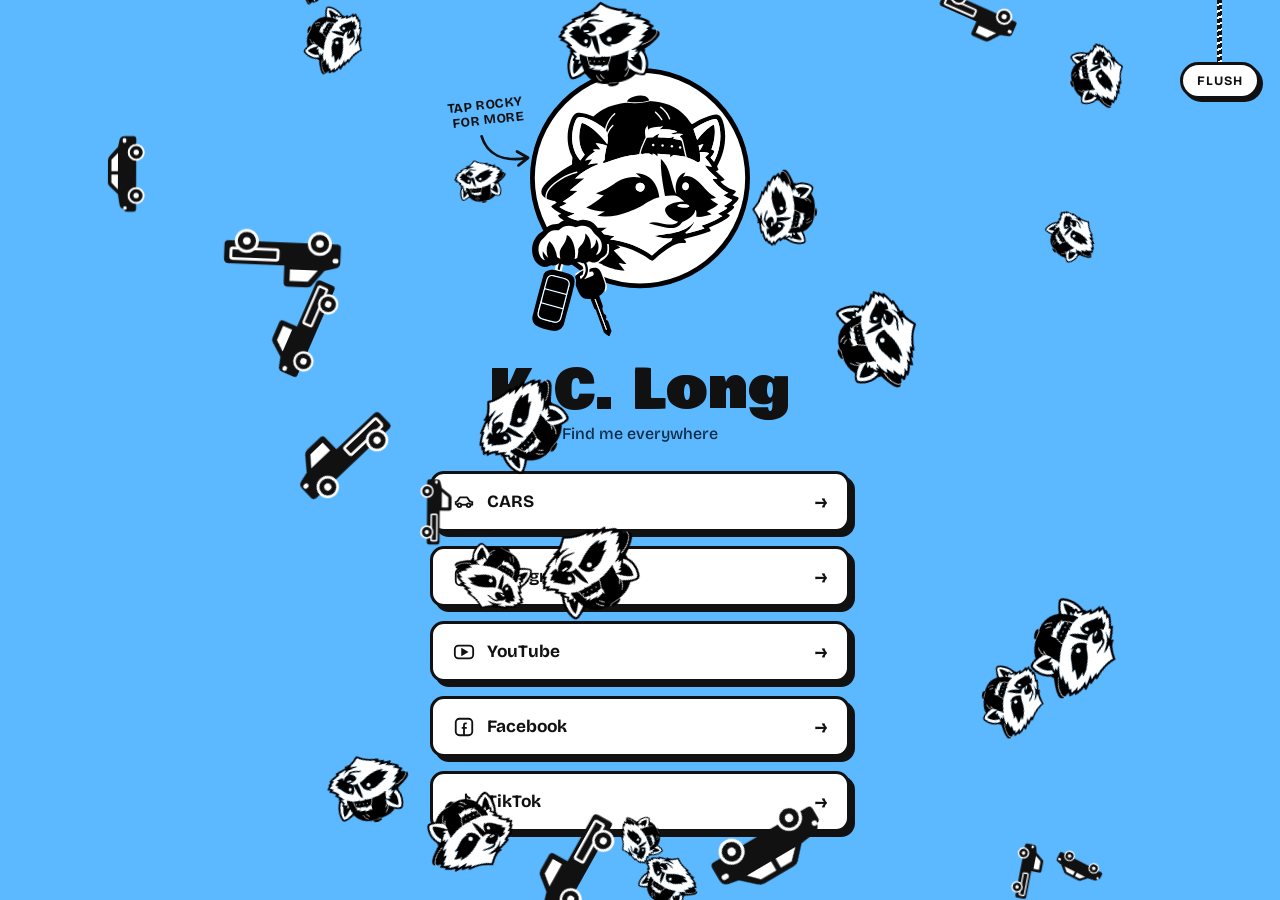
==== index.html @ 7bdd3aaa "Add files via upload" ====
<!doctype html>
<html lang="en">
<head>
  <meta charset="utf-8">
  <meta name="viewport" content="width=device-width, initial-scale=1, viewport-fit=cover">
  <title>K.C. Long</title>
  <meta name="description" content="K.C. Long: cars, Instagram, YouTube, Facebook and TikTok, all in one place.">
  <meta name="theme-color" content="#5cb8ff">
  <meta property="og:title" content="K.C. Long">
  <meta property="og:description" content="Cars, Instagram, YouTube, Facebook and TikTok, all in one place.">
  <meta property="og:type" content="website">
  <link rel="icon" href="assets/rocky-head.svg" type="image/svg+xml">
  <link rel="preconnect" href="https://fonts.googleapis.com">
  <link rel="preconnect" href="https://fonts.gstatic.com" crossorigin>
  <link rel="stylesheet" href="https://fonts.googleapis.com/css2?family=Bowlby+One&family=Bricolage+Grotesque:opsz,wght@12..96,500;12..96,700&display=swap">
  <link rel="stylesheet" href="css/style.css">
  <script src="js/main.js" defer></script>
</head>
<body>
<div class="wrap">
  <div class="logo-wrap">
    <button class="logo-btn" id="logoBtn" type="button" aria-label="Drop more Rockys">
      <img class="logo" src="assets/rocky-logo.svg" width="220" height="268" alt="Rocky logo" draggable="false">
    </button>
    <div class="hint" id="hint" aria-hidden="true">
      <span id="hintText">Tap Rocky<br>for more</span>
      <svg viewBox="0 0 60 44" fill="none" stroke="currentColor" stroke-width="3" stroke-linecap="round" stroke-linejoin="round">
        <path d="M6 6 C 10 26, 26 36, 52 34"/>
        <path d="M42 26 L 53 34 L 42 41"/>
      </svg>
    </div>
  </div>
  <div class="who">
    <h1>K.C. Long</h1>
    <p class="tag">Find me everywhere</p>
  </div>
  <nav>
    <a href="https://skylinedecatur.com/" target="_blank" rel="noopener">
      <svg viewBox="0 0 24 24" fill="none" stroke="currentColor" stroke-width="2" stroke-linejoin="round"><path d="M3 15v-3l2-1 2.5-4h8L18 11l3 1v3h-2"/><path d="M9 15h6"/><path d="M3 15h2"/><circle cx="7" cy="15.5" r="2"/><circle cx="17" cy="15.5" r="2"/></svg>
      <span>CARS</span><b class="arrow">→</b></a>
    <a href="https://instagram.com/" target="_blank" rel="noopener">
      <svg viewBox="0 0 24 24" fill="none" stroke="currentColor" stroke-width="2"><rect x="3" y="3" width="18" height="18" rx="5"/><circle cx="12" cy="12" r="4"/><circle cx="17.5" cy="6.5" r="1" fill="currentColor"/></svg>
      <span>Instagram</span><b class="arrow">→</b></a>
    <a href="https://youtube.com/" target="_blank" rel="noopener">
      <svg viewBox="0 0 24 24" fill="none" stroke="currentColor" stroke-width="2"><rect x="2" y="5" width="20" height="14" rx="4"/><path d="M10 9l5 3-5 3z" fill="currentColor"/></svg>
      <span>YouTube</span><b class="arrow">→</b></a>
    <a href="https://facebook.com/" target="_blank" rel="noopener">
      <svg viewBox="0 0 24 24" fill="none" stroke="currentColor" stroke-width="2"><rect x="3" y="3" width="18" height="18" rx="4"/><path d="M15 8h-1.5A1.5 1.5 0 0 0 12 9.5V21M9.5 13H15"/></svg>
      <span>Facebook</span><b class="arrow">→</b></a>
    <a href="https://tiktok.com/" target="_blank" rel="noopener">
      <svg viewBox="0 0 24 24" fill="none" stroke="currentColor" stroke-width="2"><path d="M14 3v11.5a3.5 3.5 0 1 1-3.5-3.5"/><path d="M14 3c.5 2.8 2.3 4.5 5 4.8"/></svg>
      <span>TikTok</span><b class="arrow">→</b></a>
  </nav>
</div>

<div id="rain" aria-hidden="true"></div>

<div class="boom" id="boom" aria-hidden="true"></div>
<div class="flash" id="flash" aria-hidden="true"></div>

<button class="rope" id="rope" type="button" aria-label="Flush the Rockys">
  <span class="cord"></span>
  <span class="pull">Flush</span>
</button>
</body>
</html>
---- css/style.css ----
/* K.C. Long link page */
*, *::before, *::after { box-sizing: border-box; }
html { -webkit-text-size-adjust: 100%; }
body { margin: 0; }
img { max-width: 100%; }

/* Layout: one centered column — logo, name, five stacked link buttons; Rocky heads rain over it on load */
:root {
  --bg: #5cb8ff;
  --ink: #111111;
  --paper: #ffffff;
  --shadow: #111111;
  --muted: #0e2a45;
  --font-display: "Bowlby One", "Arial Black", Impact, sans-serif;
  --font-body: "Bricolage Grotesque", "Helvetica Neue", Arial, sans-serif;
  color-scheme: light;
}
html, body { height: 100%; }
body {
  background: var(--bg);
  color: var(--ink);
  font-family: var(--font-body);
  overflow-x: hidden;
}
.wrap {
  min-height: 100%;
  display: flex;
  flex-direction: column;
  align-items: center;
  justify-content: center;
  gap: 28px;
  padding-top: calc(clamp(32px, 6vh, 64px) + env(safe-area-inset-top, 0px));
  padding-bottom: calc(clamp(32px, 6vh, 64px) + env(safe-area-inset-bottom, 0px));
  padding-left: max(16px, env(safe-area-inset-left, 0px));
  padding-right: max(16px, env(safe-area-inset-right, 0px));
  box-sizing: border-box;
  position: relative;
  z-index: 1;
}
.logo {
  width: min(220px, 50vw);
  max-width: 100%;
  height: auto;
  display: block;
  animation: pop .7s cubic-bezier(.2,1.6,.4,1) both .9s;
}
.logo-btn {
  background: none; border: 0; padding: 0; cursor: pointer;
  border-radius: 50%; display: block; max-width: 100%;
  -webkit-tap-highlight-color: transparent;
  touch-action: manipulation;
  -webkit-touch-callout: none;
  -webkit-user-select: none;
  user-select: none;
}
.rope, .pull { -webkit-user-select: none; user-select: none; -webkit-touch-callout: none; }
@media (hover: hover) { .logo-btn:hover .logo { transform: rotate(-4deg) scale(1.03); } }
.logo-btn .logo { transition: transform .2s ease; }
.logo-btn.squish .logo { animation: squish .45s cubic-bezier(.3,1.8,.5,1); }
.logo-btn:focus-visible { outline: 3px solid var(--ink); outline-offset: 6px; }
@keyframes squish { 0% { transform: scale(1); } 30% { transform: scale(1.12, .86); } 60% { transform: scale(.94, 1.08); } 100% { transform: scale(1); } }
.logo-wrap { position: relative; }
.hint {
  position: absolute;
  right: 100%;
  top: 12%;
  margin-right: 4px;
  width: 112px;
  display: flex;
  flex-direction: column;
  align-items: flex-end;
  gap: 2px;
  text-align: right;
  font-weight: 700;
  font-size: .82rem;
  line-height: 1.15;
  letter-spacing: .05em;
  text-transform: uppercase;
  color: var(--ink);
  pointer-events: none;
  transform: rotate(-6deg);
  transition: opacity .4s ease;
}
.hint svg { width: 56px; height: auto; margin-right: -6px; animation: nudge 1.4s ease-in-out infinite; }
.hint.done { opacity: 0; }
.logo-btn.full .logo { animation: rumble .5s ease-in-out infinite; }
@keyframes rumble {
  0%, 100% { transform: rotate(0) scale(1); }
  20% { transform: rotate(-3deg) scale(1.02); }
  40% { transform: rotate(3deg) scale(1.03); }
  60% { transform: rotate(-2deg) scale(1.02); }
  80% { transform: rotate(2deg) scale(1.01); }
}
.boom {
  position: fixed; left: 0; top: 0;
  width: 40px; height: 40px; margin: -20px 0 0 -20px;
  border: 8px solid var(--ink); border-radius: 50%;
  opacity: 0; pointer-events: none; z-index: 3;
}
.boom.go { animation: boom .55s cubic-bezier(.1, .7, .3, 1) forwards; }
@keyframes boom { 0% { transform: scale(.3); opacity: 1; } 100% { transform: scale(30); opacity: 0; border-width: 1px; } }
.flash {
  position: fixed; inset: 0; background: var(--paper);
  opacity: 0; pointer-events: none; z-index: 5;
  transition: opacity .9s ease-out;
}
.flash.on { opacity: 1; transition: opacity .22s ease-in; }
@keyframes nudge { 0%, 100% { transform: translateX(0); } 50% { transform: translateX(6px); } }

.rope {
  position: fixed;
  top: 0;
  right: calc(max(16px, env(safe-area-inset-right, 0px)) + 4px);
  z-index: 3;
  display: flex;
  flex-direction: column;
  align-items: center;
  background: none;
  border: 0;
  padding: 0;
  cursor: grab;
  touch-action: none;
  transform-origin: top center;
  animation: sway 3.2s ease-in-out infinite;
  -webkit-tap-highlight-color: transparent;
  --pull: 0px;
}
.rope:active { cursor: grabbing; }
.cord {
  width: 5px;
  height: calc(64px + var(--pull) + env(safe-area-inset-top, 0px));
  background: repeating-linear-gradient(160deg, var(--ink) 0 4px, var(--paper) 4px 6px);
  border-radius: 0 0 3px 3px;
}
.rope.spring .cord { transition: height .45s cubic-bezier(.3, 1.8, .5, 1); }
.pull {
  margin-top: -2px;
  padding: 8px 14px;
  background: var(--paper);
  color: var(--ink);
  border: 3px solid var(--ink);
  border-radius: 999px;
  box-shadow: 3px 3px 0 var(--shadow);
  font-family: var(--font-body);
  font-weight: 700;
  font-size: .8rem;
  letter-spacing: .08em;
  text-transform: uppercase;
}
.rope:focus-visible .pull { outline: 3px solid var(--ink); outline-offset: 3px; }
@keyframes sway { 0%, 100% { transform: rotate(-3deg); } 50% { transform: rotate(3deg); } }

@media (max-width: 560px) {
  .hint { width: 72px; font-size: .66rem; top: 4%; margin-right: 0; }
  .hint svg { width: 38px; }
  .cord { height: calc(44px + var(--pull) + env(safe-area-inset-top, 0px)); }
  .pull { padding: 6px 11px; font-size: .72rem; }
}
@media (max-width: 420px) {
  .wrap { padding-top: calc(88px + env(safe-area-inset-top, 0px)); }
}
@media (max-width: 360px) {
  .hint { width: 62px; font-size: .6rem; }
}
.who { text-align: center; display: grid; gap: 6px; }
h1 {
  font-family: var(--font-display);
  font-weight: 400;
  font-size: clamp(2.4rem, 9vw, 3.4rem);
  line-height: 1;
  margin: 0;
  letter-spacing: .01em;
  text-wrap: balance;
}
.tag { margin: 0; font-size: 1rem; color: var(--muted); font-weight: 500; }
nav { width: 100%; max-width: 420px; display: grid; gap: 14px; }
nav a {
  min-height: 56px;
  box-sizing: border-box;
  touch-action: manipulation;
  display: flex;
  align-items: center;
  justify-content: space-between;
  gap: 12px;
  padding: 16px 20px;
  background: var(--paper);
  color: var(--ink);
  border: 3px solid var(--ink);
  border-radius: 14px;
  box-shadow: 5px 5px 0 var(--shadow);
  font-weight: 700;
  font-size: 1.08rem;
  text-decoration: none;
  transition: transform .12s ease, box-shadow .12s ease;
}
nav a svg { width: 22px; height: 22px; flex: none; }
nav a span { flex: 1; }
@media (hover: hover) { nav a:hover { transform: translate(-2px, -2px); box-shadow: 7px 7px 0 var(--shadow); } }
nav a:active { transform: translate(3px, 3px); box-shadow: 2px 2px 0 var(--shadow); }
nav a:focus-visible { outline: 3px solid var(--ink); outline-offset: 4px; }
.arrow { font-size: 1.2rem; }
#rain { position: fixed; inset: 0; pointer-events: none; z-index: 2; overflow: hidden; }
#rain img { position: absolute; top: 0; left: 0; will-change: transform; -webkit-user-select: none; user-select: none; }
@keyframes pop { from { transform: scale(.4); opacity: 0; } to { transform: scale(1); opacity: 1; } }
@media (prefers-reduced-motion: reduce) { .logo { animation: none; } #rain, .rope, .hint, .boom, .flash { display: none; } }
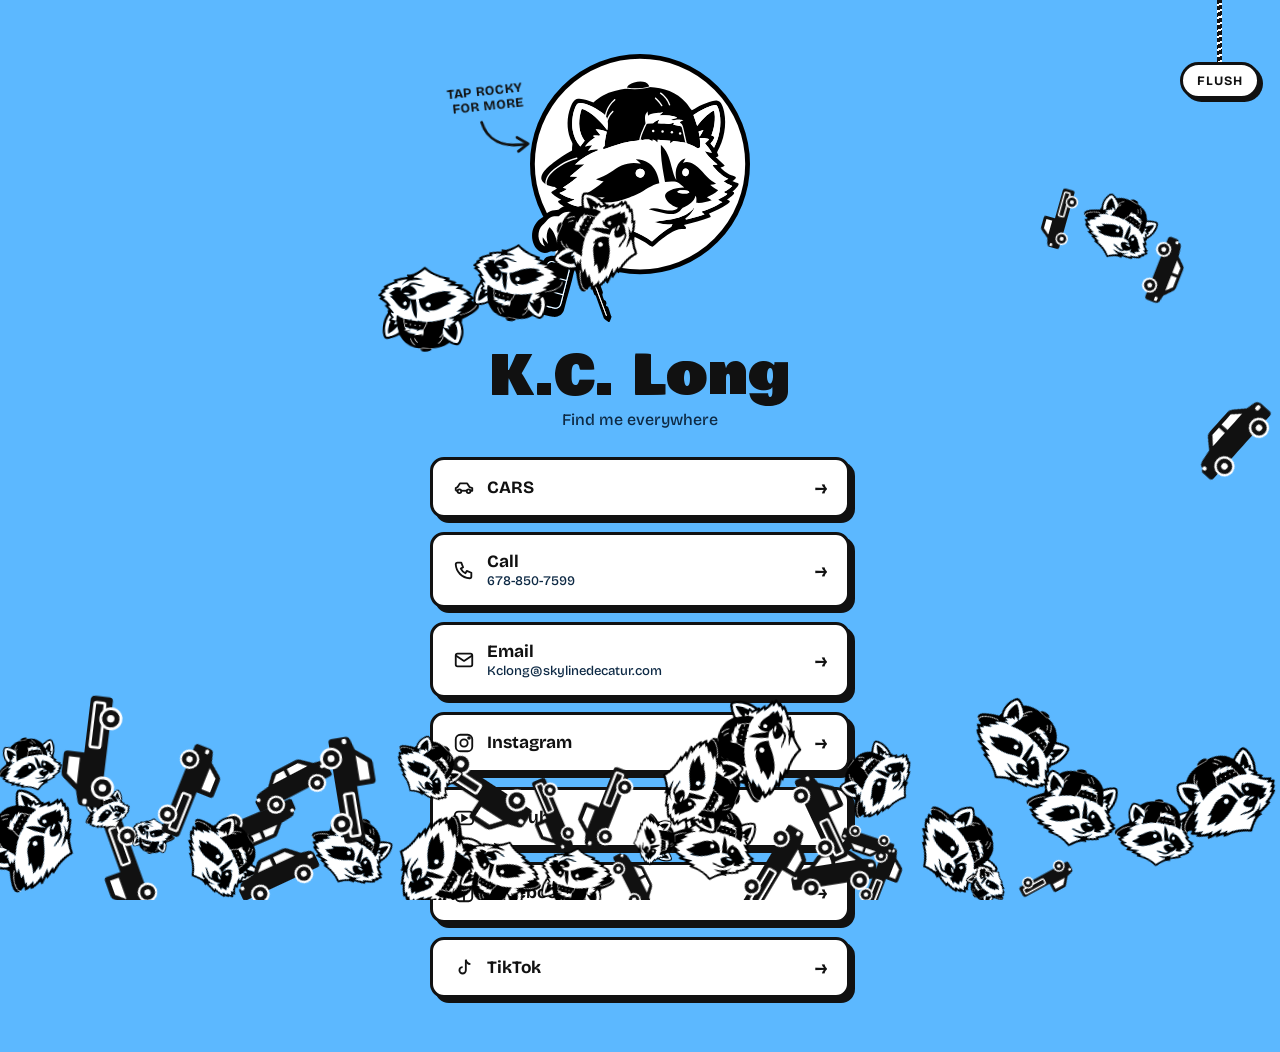
==== commit 078c20cd: "yerp" ====
--- a/index.html
+++ b/index.html
@@ -38,6 +38,12 @@
     <a href="https://skylinedecatur.com/" target="_blank" rel="noopener">
       <svg viewBox="0 0 24 24" fill="none" stroke="currentColor" stroke-width="2" stroke-linejoin="round"><path d="M3 15v-3l2-1 2.5-4h8L18 11l3 1v3h-2"/><path d="M9 15h6"/><path d="M3 15h2"/><circle cx="7" cy="15.5" r="2"/><circle cx="17" cy="15.5" r="2"/></svg>
       <span>CARS</span><b class="arrow">→</b></a>
+    <a href="tel:+16788507599">
+      <svg viewBox="0 0 24 24" fill="none" stroke="currentColor" stroke-width="2" stroke-linejoin="round"><path d="M5 4h4l2 5-2.5 1.5a11 11 0 0 0 5 5L15 13l5 2v4a2 2 0 0 1-2 2A16 16 0 0 1 3 6a2 2 0 0 1 2-2z"/></svg>
+      <span class="two"><span>Call</span><small>678-850-7599</small></span><b class="arrow">→</b></a>
+    <a href="mailto:Kclong@skylinedecatur.com">
+      <svg viewBox="0 0 24 24" fill="none" stroke="currentColor" stroke-width="2" stroke-linejoin="round"><rect x="3" y="5" width="18" height="14" rx="2"/><path d="M3 7l9 6 9-6"/></svg>
+      <span class="two"><span>Email</span><small>Kclong@<wbr>skylinedecatur.com</small></span><b class="arrow">→</b></a>
     <a href="https://instagram.com/" target="_blank" rel="noopener">
       <svg viewBox="0 0 24 24" fill="none" stroke="currentColor" stroke-width="2"><rect x="3" y="3" width="18" height="18" rx="5"/><circle cx="12" cy="12" r="4"/><circle cx="17.5" cy="6.5" r="1" fill="currentColor"/></svg>
       <span>Instagram</span><b class="arrow">→</b></a>
--- a/css/style.css
+++ b/css/style.css
@@ -83,14 +83,17 @@
 }
 .hint svg { width: 56px; height: auto; margin-right: -6px; animation: nudge 1.4s ease-in-out infinite; }
 .hint.done { opacity: 0; }
-.logo-btn.full .logo { animation: rumble .5s ease-in-out infinite; }
+.logo-btn { --ra: 3deg; --rs: .5s; }
+.logo-btn.full .logo { animation: rumble var(--rs) ease-in-out infinite; }
 @keyframes rumble {
   0%, 100% { transform: rotate(0) scale(1); }
-  20% { transform: rotate(-3deg) scale(1.02); }
-  40% { transform: rotate(3deg) scale(1.03); }
-  60% { transform: rotate(-2deg) scale(1.02); }
-  80% { transform: rotate(2deg) scale(1.01); }
-}
+  20% { transform: rotate(calc(var(--ra) * -1)) scale(1.02); }
+  40% { transform: rotate(var(--ra)) scale(1.04); }
+  60% { transform: rotate(calc(var(--ra) * -0.7)) scale(1.03); }
+  80% { transform: rotate(calc(var(--ra) * 0.7)) scale(1.02); }
+}
+.hint.bump span { animation: bump .3s cubic-bezier(.3, 1.8, .5, 1); display: inline-block; }
+@keyframes bump { 0% { transform: scale(1); } 40% { transform: scale(1.25); } 100% { transform: scale(1); } }
 .boom {
   position: fixed; left: 0; top: 0;
   width: 40px; height: 40px; margin: -20px 0 0 -20px;
@@ -195,6 +198,8 @@
 }
 nav a svg { width: 22px; height: 22px; flex: none; }
 nav a span { flex: 1; }
+nav a .two { display: flex; flex-direction: column; gap: 1px; min-width: 0; }
+nav a .two small { font-size: .82rem; font-weight: 500; color: var(--muted); overflow-wrap: break-word; font-variant-numeric: tabular-nums; }
 @media (hover: hover) { nav a:hover { transform: translate(-2px, -2px); box-shadow: 7px 7px 0 var(--shadow); } }
 nav a:active { transform: translate(3px, 3px); box-shadow: 2px 2px 0 var(--shadow); }
 nav a:focus-visible { outline: 3px solid var(--ink); outline-offset: 4px; }
@@ -202,4 +207,3 @@
 #rain { position: fixed; inset: 0; pointer-events: none; z-index: 2; overflow: hidden; }
 #rain img { position: absolute; top: 0; left: 0; will-change: transform; -webkit-user-select: none; user-select: none; }
 @keyframes pop { from { transform: scale(.4); opacity: 0; } to { transform: scale(1); opacity: 1; } }
-@media (prefers-reduced-motion: reduce) { .logo { animation: none; } #rain, .rope, .hint, .boom, .flash { display: none; } }
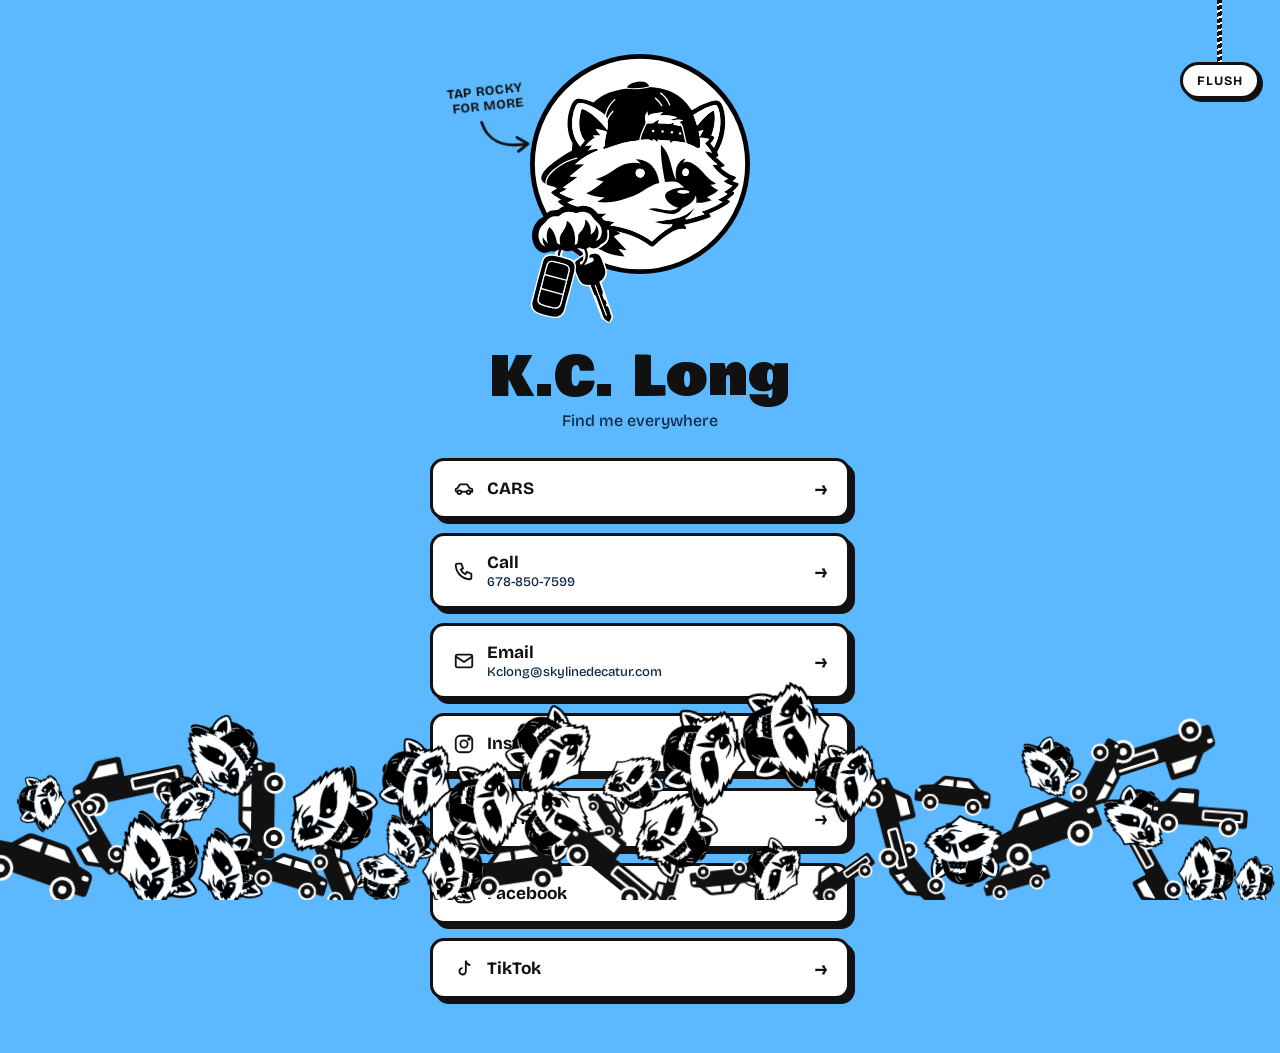
==== commit 786a403e: "yas" ====
--- a/index.html
+++ b/index.html
@@ -9,7 +9,9 @@
   <meta property="og:title" content="K.C. Long">
   <meta property="og:description" content="Cars, Instagram, YouTube, Facebook and TikTok, all in one place.">
   <meta property="og:type" content="website">
-  <link rel="icon" href="assets/rocky-head.svg" type="image/svg+xml">
+  <link rel="icon" href="assets/favicon.svg" type="image/svg+xml">
+  <link rel="icon" href="assets/favicon-32.png" type="image/png" sizes="32x32">
+  <link rel="apple-touch-icon" href="assets/apple-touch-icon.png">
   <link rel="preconnect" href="https://fonts.googleapis.com">
   <link rel="preconnect" href="https://fonts.gstatic.com" crossorigin>
   <link rel="stylesheet" href="https://fonts.googleapis.com/css2?family=Bowlby+One&family=Bricolage+Grotesque:opsz,wght@12..96,500;12..96,700&display=swap">
@@ -20,7 +22,7 @@
 <div class="wrap">
   <div class="logo-wrap">
     <button class="logo-btn" id="logoBtn" type="button" aria-label="Drop more Rockys">
-      <img class="logo" src="assets/rocky-logo.svg" width="220" height="268" alt="Rocky logo" draggable="false">
+      <img class="logo" src="assets/rocky-logo.svg" width="220" height="269" alt="Rocky logo" draggable="false">
     </button>
     <div class="hint" id="hint" aria-hidden="true">
       <span id="hintText">Tap Rocky<br>for more</span>
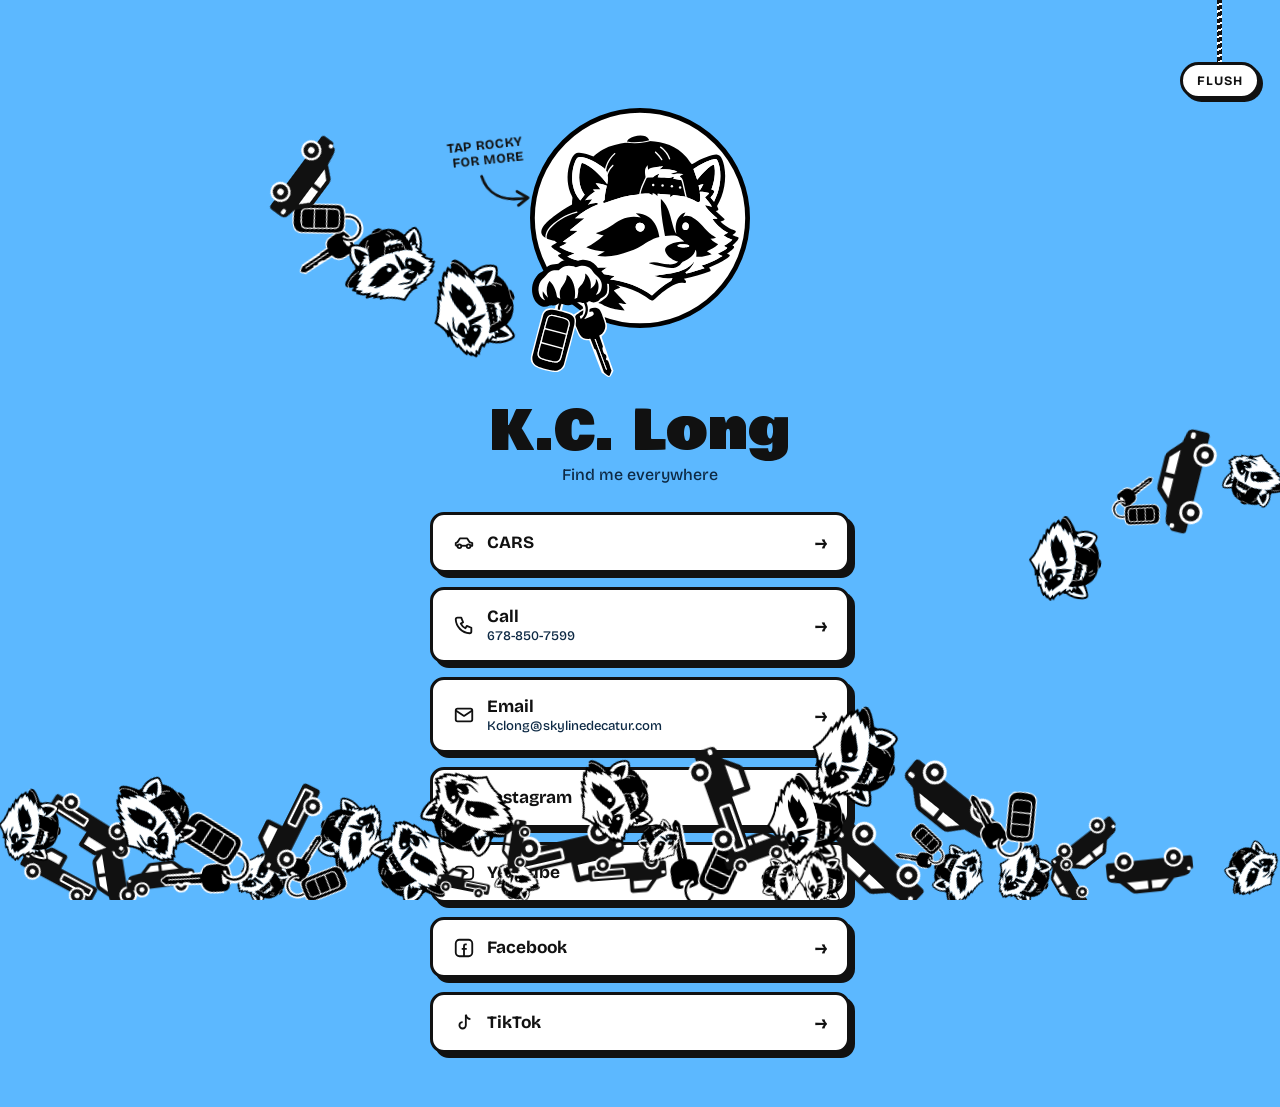
==== commit dbb68183: "ys" ====
--- a/index.html
+++ b/index.html
@@ -64,6 +64,43 @@
 <div id="rain" aria-hidden="true"></div>
 
 <div class="boom" id="boom" aria-hidden="true"></div>
+<img class="logo-blast" id="logoBlast" alt="" aria-hidden="true" draggable="false">
+<div class="heli-rig" id="heliRig" aria-hidden="true" hidden>
+  <div class="carrier" id="carrier">
+    <span class="cable" id="cable"></span>
+    <img class="carry-logo" id="carryLogo" alt="" draggable="false">
+  </div>
+  <svg class="heli" id="heli" viewBox="0 0 420 170" aria-hidden="true">
+    <ellipse cx="215" cy="16" rx="192" ry="4" fill="#111" opacity=".16"/>
+    <rect class="rotor" x="28" y="13" width="374" height="6" rx="3" fill="#111"/>
+    <rect x="211" y="16" width="8" height="20" fill="#111"/>
+    <rect x="199" y="13" width="32" height="8" rx="3" fill="#111"/>
+    <path d="M158 49 C163 35 174 30 190 30 L252 30 C264 30 272 37 276 49 Z" fill="#111"/>
+    <path d="M128 52 L42 65 L38 81 L128 92 Z" fill="#111"/>
+    <path d="M62 70 L30 22 L46 17 L80 67 Z" fill="#111"/>
+    <path d="M12 86 L70 81 L73 88 L15 94 Z" fill="#111"/>
+    <g class="tail-rotor">
+      <circle cx="36" cy="32" r="17" fill="#111" opacity=".16"/>
+      <rect x="19" y="30" width="34" height="4" rx="2" fill="#111"/>
+      <rect x="34" y="15" width="4" height="34" rx="2" fill="#111"/>
+    </g>
+    <path d="M118 50 L300 44 C336 44 362 58 373 80 C379 94 369 107 350 109 L176 113 C150 113 131 105 121 92 Z" fill="#111"/>
+    <path d="M320 54 L338 54 C352 60 362 70 367 81 L323 81 Z" fill="#fff"/>
+    <path d="M292 54 L313 54 L316 81 L290 81 Z" fill="#fff"/>
+    <rect x="194" y="56" width="80" height="48" rx="4" fill="none" stroke="#fff" stroke-width="3"/>
+    <rect x="204" y="64" width="24" height="16" rx="3" fill="#fff"/>
+    <rect x="240" y="64" width="24" height="16" rx="3" fill="#fff"/>
+    <rect x="140" y="62" width="40" height="10" rx="3" fill="#fff"/>
+    <circle cx="264" cy="40" r="4" fill="#fff"/>
+    <rect x="168" y="37" width="20" height="5" rx="2" fill="#fff"/>
+    <path d="M74 88 L76 104" stroke="#111" stroke-width="4" stroke-linecap="round"/>
+    <circle cx="76" cy="108" r="6" fill="#111" stroke="#fff" stroke-width="2"/>
+    <path d="M302 107 L306 124" stroke="#111" stroke-width="5" stroke-linecap="round"/>
+    <circle cx="306" cy="132" r="10" fill="#111" stroke="#fff" stroke-width="3"/>
+    <circle cx="306" cy="132" r="3.5" fill="#fff"/>
+    <circle cx="230" cy="114" r="4" fill="#111" stroke="#fff" stroke-width="2"/>
+  </svg>
+</div>
 <div class="flash" id="flash" aria-hidden="true"></div>
 
 <button class="rope" id="rope" type="button" aria-label="Flush the Rockys">
--- a/css/style.css
+++ b/css/style.css
@@ -29,7 +29,7 @@
   align-items: center;
   justify-content: center;
   gap: 28px;
-  padding-top: calc(clamp(32px, 6vh, 64px) + env(safe-area-inset-top, 0px));
+  padding-top: calc(clamp(88px, 12vh, 116px) + env(safe-area-inset-top, 0px));
   padding-bottom: calc(clamp(32px, 6vh, 64px) + env(safe-area-inset-bottom, 0px));
   padding-left: max(16px, env(safe-area-inset-left, 0px));
   padding-right: max(16px, env(safe-area-inset-right, 0px));
@@ -102,6 +102,25 @@
 }
 .boom.go { animation: boom .55s cubic-bezier(.1, .7, .3, 1) forwards; }
 @keyframes boom { 0% { transform: scale(.3); opacity: 1; } 100% { transform: scale(30); opacity: 0; border-width: 1px; } }
+.logo-blast {
+  position: fixed; left: 0; top: 0; z-index: 3;
+  pointer-events: none; visibility: hidden;
+}
+.logo-blast.go { visibility: visible; animation: blast .45s cubic-bezier(.2, .8, .3, 1) forwards; }
+@keyframes blast {
+  0% { transform: scale(1) rotate(0); opacity: 1; }
+  25% { transform: scale(1.15) rotate(-6deg); opacity: 1; }
+  100% { transform: scale(1.9) rotate(14deg); opacity: 0; }
+}
+.heli-rig { position: fixed; inset: 0; z-index: 4; pointer-events: none; overflow: hidden; }
+.heli-rig .heli, .heli-rig .carrier { position: absolute; left: 0; top: 0; will-change: transform; }
+.carrier { width: 0; height: 0; transform-origin: 0 0; }
+.cable { position: absolute; left: -1.5px; top: 0; width: 3px; background: var(--ink); border-radius: 2px; }
+.carry-logo { position: absolute; top: 0; max-width: none; display: block; }
+.heli .rotor { transform-box: fill-box; transform-origin: center; animation: rotor .11s linear infinite; }
+.heli .tail-rotor { transform-box: fill-box; transform-origin: center; animation: spin .14s linear infinite; }
+@keyframes rotor { 0%, 100% { transform: scaleX(1); } 50% { transform: scaleX(.12); } }
+@keyframes spin { to { transform: rotate(360deg); } }
 .flash {
   position: fixed; inset: 0; background: var(--paper);
   opacity: 0; pointer-events: none; z-index: 5;
@@ -159,9 +178,6 @@
   .cord { height: calc(44px + var(--pull) + env(safe-area-inset-top, 0px)); }
   .pull { padding: 6px 11px; font-size: .72rem; }
 }
-@media (max-width: 420px) {
-  .wrap { padding-top: calc(88px + env(safe-area-inset-top, 0px)); }
-}
 @media (max-width: 360px) {
   .hint { width: 62px; font-size: .6rem; }
 }
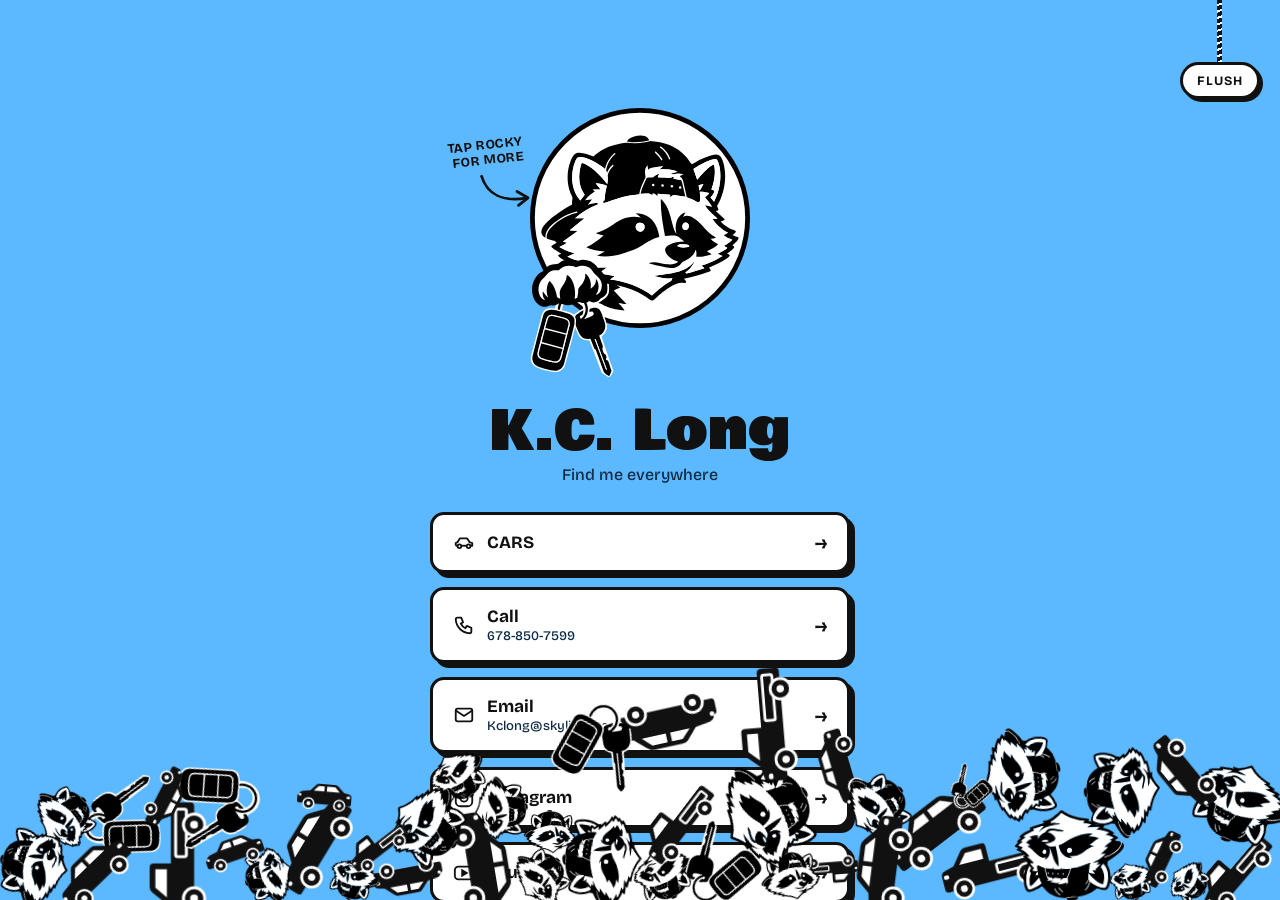
==== commit bea0922d: "yes" ====
--- a/index.html
+++ b/index.html
@@ -19,6 +19,7 @@
   <script src="js/main.js" defer></script>
 </head>
 <body>
+<div class="scroller" id="scroller">
 <div class="wrap">
   <div class="logo-wrap">
     <button class="logo-btn" id="logoBtn" type="button" aria-label="Drop more Rockys">
@@ -59,6 +60,7 @@
       <svg viewBox="0 0 24 24" fill="none" stroke="currentColor" stroke-width="2"><path d="M14 3v11.5a3.5 3.5 0 1 1-3.5-3.5"/><path d="M14 3c.5 2.8 2.3 4.5 5 4.8"/></svg>
       <span>TikTok</span><b class="arrow">→</b></a>
   </nav>
+</div>
 </div>
 
 <div id="rain" aria-hidden="true"></div>
--- a/css/style.css
+++ b/css/style.css
@@ -15,12 +15,20 @@
   --font-body: "Bricolage Grotesque", "Helvetica Neue", Arial, sans-serif;
   color-scheme: light;
 }
-html, body { height: 100%; }
+html, body { height: 100%; overflow: hidden; overscroll-behavior: none; }
 body {
   background: var(--bg);
   color: var(--ink);
   font-family: var(--font-body);
+  position: relative;
+}
+.scroller {
+  position: absolute;
+  inset: 0;
   overflow-x: hidden;
+  overflow-y: auto;
+  -webkit-overflow-scrolling: touch;
+  overscroll-behavior: contain;
 }
 .wrap {
   min-height: 100%;
@@ -220,6 +228,6 @@
 nav a:active { transform: translate(3px, 3px); box-shadow: 2px 2px 0 var(--shadow); }
 nav a:focus-visible { outline: 3px solid var(--ink); outline-offset: 4px; }
 .arrow { font-size: 1.2rem; }
-#rain { position: fixed; inset: 0; pointer-events: none; z-index: 2; overflow: hidden; }
+#rain { position: absolute; inset: 0; pointer-events: none; z-index: 2; overflow: hidden; }
 #rain img { position: absolute; top: 0; left: 0; will-change: transform; -webkit-user-select: none; user-select: none; }
 @keyframes pop { from { transform: scale(.4); opacity: 0; } to { transform: scale(1); opacity: 1; } }
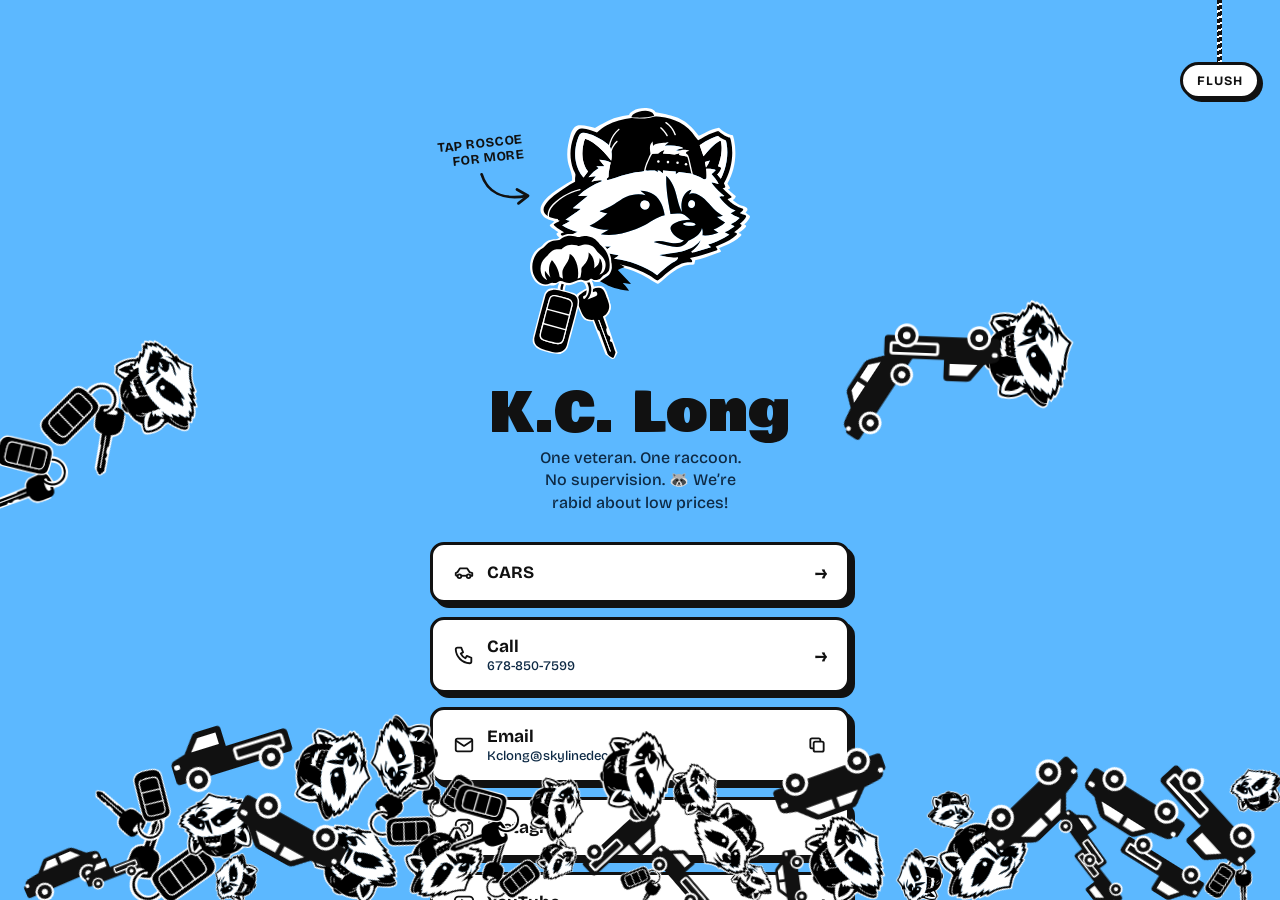
==== commit 14ef408c: "yes" ====
--- a/index.html
+++ b/index.html
@@ -4,10 +4,10 @@
   <meta charset="utf-8">
   <meta name="viewport" content="width=device-width, initial-scale=1, viewport-fit=cover">
   <title>K.C. Long</title>
-  <meta name="description" content="K.C. Long: cars, Instagram, YouTube, Facebook and TikTok, all in one place.">
+  <meta name="description" content="K.C. Long: One veteran. One raccoon. No supervision. We're rabid about low prices!">
   <meta name="theme-color" content="#5cb8ff">
   <meta property="og:title" content="K.C. Long">
-  <meta property="og:description" content="Cars, Instagram, YouTube, Facebook and TikTok, all in one place.">
+  <meta property="og:description" content="One veteran. One raccoon. No supervision. We're rabid about low prices!">
   <meta property="og:type" content="website">
   <link rel="icon" href="assets/favicon.svg" type="image/svg+xml">
   <link rel="icon" href="assets/favicon-32.png" type="image/png" sizes="32x32">
@@ -22,11 +22,11 @@
 <div class="scroller" id="scroller">
 <div class="wrap">
   <div class="logo-wrap">
-    <button class="logo-btn" id="logoBtn" type="button" aria-label="Drop more Rockys">
-      <img class="logo" src="assets/rocky-logo.svg" width="220" height="269" alt="Rocky logo" draggable="false">
+    <button class="logo-btn" id="logoBtn" type="button" aria-label="Drop more Roscoes">
+      <img class="logo" src="assets/roscoe-logo.svg" width="220" height="251" alt="Roscoe logo" draggable="false">
     </button>
     <div class="hint" id="hint" aria-hidden="true">
-      <span id="hintText">Tap Rocky<br>for more</span>
+      <span id="hintText">Tap Roscoe<br>for more</span>
       <svg viewBox="0 0 60 44" fill="none" stroke="currentColor" stroke-width="3" stroke-linecap="round" stroke-linejoin="round">
         <path d="M6 6 C 10 26, 26 36, 52 34"/>
         <path d="M42 26 L 53 34 L 42 41"/>
@@ -35,7 +35,7 @@
   </div>
   <div class="who">
     <h1>K.C. Long</h1>
-    <p class="tag">Find me everywhere</p>
+    <p class="tag">One veteran. One raccoon. No supervision. 🦝 We&rsquo;re rabid about low prices!</p>
   </div>
   <nav>
     <a href="https://skylinedecatur.com/" target="_blank" rel="noopener">
@@ -44,22 +44,42 @@
     <a href="tel:+16788507599">
       <svg viewBox="0 0 24 24" fill="none" stroke="currentColor" stroke-width="2" stroke-linejoin="round"><path d="M5 4h4l2 5-2.5 1.5a11 11 0 0 0 5 5L15 13l5 2v4a2 2 0 0 1-2 2A16 16 0 0 1 3 6a2 2 0 0 1 2-2z"/></svg>
       <span class="two"><span>Call</span><small>678-850-7599</small></span><b class="arrow">→</b></a>
-    <a href="mailto:Kclong@skylinedecatur.com">
+    <a href="mailto:Kclong@skylinedecatur.com" id="emailBtn" role="button" aria-label="Copy email address Kclong@skylinedecatur.com">
       <svg viewBox="0 0 24 24" fill="none" stroke="currentColor" stroke-width="2" stroke-linejoin="round"><rect x="3" y="5" width="18" height="14" rx="2"/><path d="M3 7l9 6 9-6"/></svg>
-      <span class="two"><span>Email</span><small>Kclong@<wbr>skylinedecatur.com</small></span><b class="arrow">→</b></a>
-    <a href="https://instagram.com/" target="_blank" rel="noopener">
+      <span class="two"><span>Email</span><small id="emailText">Kclong@<wbr>skylinedecatur.com</small></span><b class="arrow copy-icon" id="emailIcon" aria-hidden="true"><svg viewBox="0 0 24 24" fill="none" stroke="currentColor" stroke-width="2.2" stroke-linejoin="round"><rect x="8" y="8" width="12" height="12" rx="2"/><path d="M16 8V6a2 2 0 0 0-2-2H6a2 2 0 0 0-2 2v8a2 2 0 0 0 2 2h2"/></svg></b></a>
+    <a href="https://www.instagram.com/kcandroscoe" target="_blank" rel="noopener">
       <svg viewBox="0 0 24 24" fill="none" stroke="currentColor" stroke-width="2"><rect x="3" y="3" width="18" height="18" rx="5"/><circle cx="12" cy="12" r="4"/><circle cx="17.5" cy="6.5" r="1" fill="currentColor"/></svg>
       <span>Instagram</span><b class="arrow">→</b></a>
-    <a href="https://youtube.com/" target="_blank" rel="noopener">
+    <a href="https://www.youtube.com/@KCANDROSCOE" target="_blank" rel="noopener">
       <svg viewBox="0 0 24 24" fill="none" stroke="currentColor" stroke-width="2"><rect x="2" y="5" width="20" height="14" rx="4"/><path d="M10 9l5 3-5 3z" fill="currentColor"/></svg>
       <span>YouTube</span><b class="arrow">→</b></a>
-    <a href="https://facebook.com/" target="_blank" rel="noopener">
+    <a href="https://www.facebook.com/profile.php?id=61595350773909" target="_blank" rel="noopener">
       <svg viewBox="0 0 24 24" fill="none" stroke="currentColor" stroke-width="2"><rect x="3" y="3" width="18" height="18" rx="4"/><path d="M15 8h-1.5A1.5 1.5 0 0 0 12 9.5V21M9.5 13H15"/></svg>
       <span>Facebook</span><b class="arrow">→</b></a>
-    <a href="https://tiktok.com/" target="_blank" rel="noopener">
+    <a href="https://www.tiktok.com/@kcandroscoe" target="_blank" rel="noopener">
       <svg viewBox="0 0 24 24" fill="none" stroke="currentColor" stroke-width="2"><path d="M14 3v11.5a3.5 3.5 0 1 1-3.5-3.5"/><path d="M14 3c.5 2.8 2.3 4.5 5 4.8"/></svg>
       <span>TikTok</span><b class="arrow">→</b></a>
   </nav>
+  <footer class="foot">
+    <span>&copy; 2026 K.C. Long</span>
+    <a href="https://ocean-in-motion.com" target="_blank" rel="noopener"
+       style="
+         display:inline-flex; align-items:center; gap:6px; vertical-align:middle;
+         font-family:'Space Grotesk','Segoe UI',system-ui,sans-serif;
+         font-size:13px; font-weight:500; letter-spacing:.02em;
+         color:inherit; text-decoration:none; opacity:.7;
+         margin-left:12px; padding-left:12px; border-left:1px solid currentColor;
+         transition:opacity .2s ease;
+       "
+       onmouseover="this.style.opacity='1';"
+       onmouseout="this.style.opacity='.7';"
+    >
+      <svg width="13" height="13" viewBox="0 0 911.98 914.31" style="flex-shrink:0;">
+        <path fill="currentColor" stroke="currentColor" stroke-miterlimit="10" style="stroke-width:41px;" d="M481.01,21.3c312.77,17.94,505.26,355.24,362.62,633.93-98.11,195.64-334.08,288.82-539.02,211.34C-17.26,745.89-80.52,319.41,191.68,109.85,273.37,46.99,377.95,14.96,480.81,21.29h.2ZM591.59,396.39c-26.89,17-37.58,59.14-18.87,91.02,16.89,28.76,44.5,44.17,74.52,56.61,47.05,19.5,97.88,30.01,148.9,32.21,10.45.45,20.91.46,31.18-.03,3.05-.15,14.56.62,16.3-.21,1.66-.79,3.63-10.54,4.25-12.72,16.08-56.17,18.16-120.43,8-177.89-15.82-89.42-63.17-172.87-130.69-232.67-89.7-79.44-211.36-115.81-330.14-97.76C227.77,80.35,92.46,207.29,57.51,373.08c-3.57,16.96-7.27,38.98-8.04,56.15-1.66,37.2.39,75.34,8.04,111.67,1.37,6.51,2.95,13.2,4.66,19.64.76,2.86,2.11,9.08,3.35,11.32.66,1.2,1.7,2.43,2.97,2.99,3.5,1.57,10.33,3.11,14.27,4.07,28.65,7.01,60.84,7.19,86.46-8.85,30.24-18.93,59.59-46.95,87.3-69.97,50.91-42.3,100.73-90.27,163.45-114.4,55.64-21.41,120.32-26.62,179.48-28.68,12.08-.42,24.44.1,35.18,1.08,4.84.44,16.2,3.42,9.08,7.89,0,0-38.64,21.89-52.12,30.41ZM564.39,384.1c-.85-.83-11.1-.1-13.01.05-22.76,1.84-46.8,4.7-69.17,9.23-56.34,11.41-94.69,31.86-138.86,67.01-44.31,35.25-86.08,73.07-130.6,108.28-27.71,21.92-49.12,37.97-86.44,39.19-8.14.27-18.11.26-26.15-.49-7.65-.71-15.52-3.13-23.16-4.12-.86.86,1.85,7.46,2.39,8.84,18.87,48.13,52.56,95.83,88.39,132.15,59.72,60.54,140.85,101.7,225.39,114.83,22.29,3.46,47.85,5.32,70.11,4.14,16.42-.87,31.68-.95,48.1-3.25,130.17-18.21,242.5-98.03,303.91-213.29,7.34-13.78,13.4-28.09,19.42-42.49l-.47-3.23-.93-.45c-20.95-.15-42.02.57-62.78-1.41-58.13-5.55-131.43-23.26-179.57-57.02-50.11-35.14-77.97-105.99-28.85-154.53l2.28-3.45Z"/>
+      </svg>
+      Built by O.I.M.
+    </a>
+  </footer>
 </div>
 </div>
 
@@ -105,7 +125,7 @@
 </div>
 <div class="flash" id="flash" aria-hidden="true"></div>
 
-<button class="rope" id="rope" type="button" aria-label="Flush the Rockys">
+<button class="rope" id="rope" type="button" aria-label="Flush the pile">
   <span class="cord"></span>
   <span class="pull">Flush</span>
 </button>
--- a/css/style.css
+++ b/css/style.css
@@ -4,7 +4,7 @@
 body { margin: 0; }
 img { max-width: 100%; }
 
-/* Layout: one centered column — logo, name, five stacked link buttons; Rocky heads rain over it on load */
+/* Layout: one centered column — logo, name, five stacked link buttons; Roscoe heads rain over it on load */
 :root {
   --bg: #5cb8ff;
   --ink: #111111;
@@ -91,6 +91,17 @@
 }
 .hint svg { width: 56px; height: auto; margin-right: -6px; animation: nudge 1.4s ease-in-out infinite; }
 .hint.done { opacity: 0; }
+.foot {
+  display: flex;
+  align-items: center;
+  justify-content: center;
+  flex-wrap: wrap;
+  row-gap: 6px;
+  font-size: 13px;
+  font-weight: 500;
+  color: var(--muted);
+  text-align: center;
+}
 .logo-btn { --ra: 3deg; --rs: .5s; }
 .logo-btn.full .logo { animation: rumble var(--rs) ease-in-out infinite; }
 @keyframes rumble {
@@ -181,7 +192,7 @@
 @keyframes sway { 0%, 100% { transform: rotate(-3deg); } 50% { transform: rotate(3deg); } }
 
 @media (max-width: 560px) {
-  .hint { width: 72px; font-size: .66rem; top: 4%; margin-right: 0; }
+  .hint { width: 84px; font-size: .66rem; top: 4%; margin-right: 0; }
   .hint svg { width: 38px; }
   .cord { height: calc(44px + var(--pull) + env(safe-area-inset-top, 0px)); }
   .pull { padding: 6px 11px; font-size: .72rem; }
@@ -199,7 +210,7 @@
   letter-spacing: .01em;
   text-wrap: balance;
 }
-.tag { margin: 0; font-size: 1rem; color: var(--muted); font-weight: 500; }
+.tag { margin: 0 auto; max-width: 30ch; font-size: 1rem; line-height: 1.4; color: var(--muted); font-weight: 500; text-wrap: balance; }
 nav { width: 100%; max-width: 420px; display: grid; gap: 14px; }
 nav a {
   min-height: 56px;
@@ -222,6 +233,9 @@
 }
 nav a svg { width: 22px; height: 22px; flex: none; }
 nav a span { flex: 1; }
+nav a .copy-icon svg { width: 20px; height: 20px; display: block; }
+nav a.copied { background: var(--ink); color: var(--paper); }
+nav a.copied .two small { color: var(--paper); }
 nav a .two { display: flex; flex-direction: column; gap: 1px; min-width: 0; }
 nav a .two small { font-size: .82rem; font-weight: 500; color: var(--muted); overflow-wrap: break-word; font-variant-numeric: tabular-nums; }
 @media (hover: hover) { nav a:hover { transform: translate(-2px, -2px); box-shadow: 7px 7px 0 var(--shadow); } }
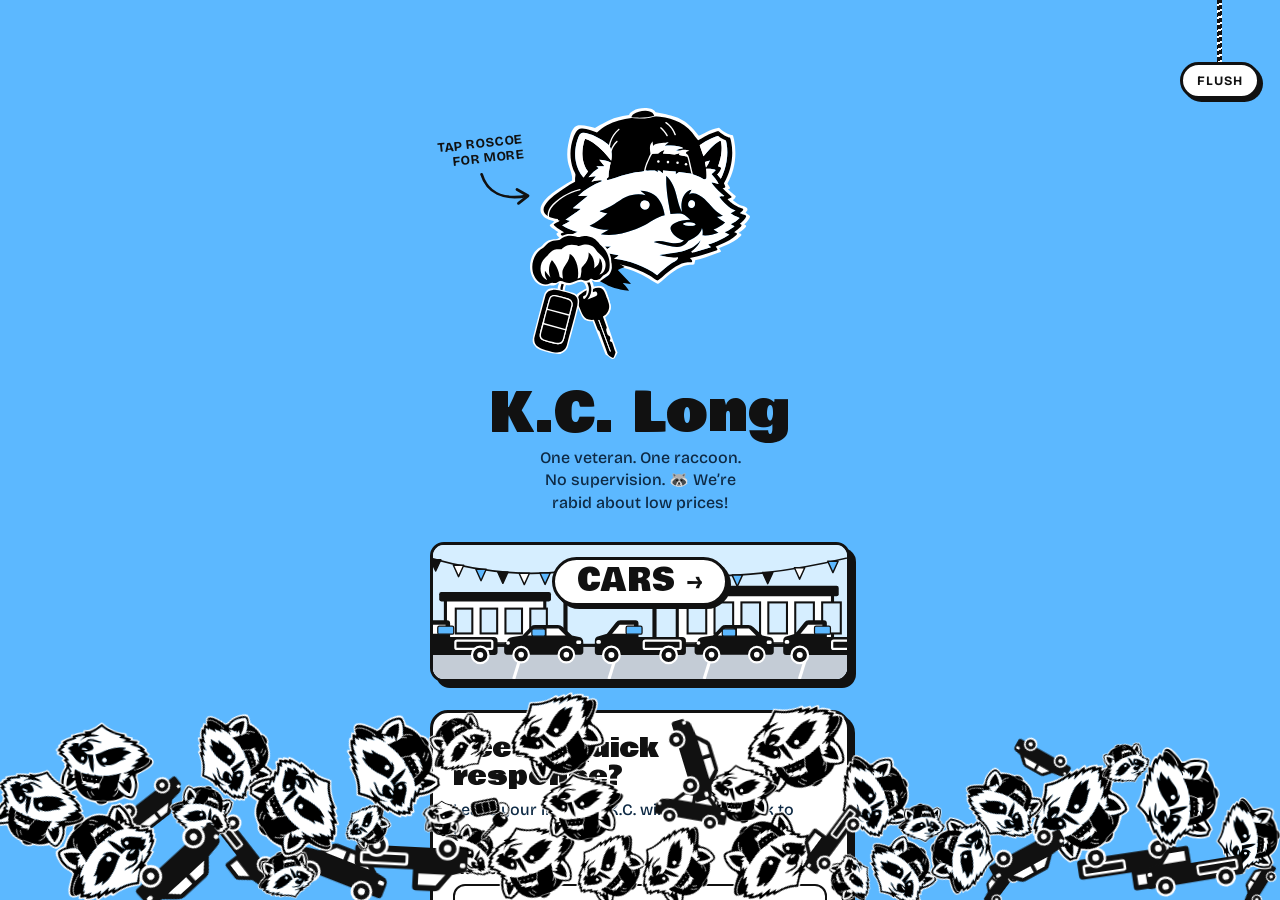
==== commit 913b67bd: "yes" ====
--- a/index.html
+++ b/index.html
@@ -37,16 +37,81 @@
     <h1>K.C. Long</h1>
     <p class="tag">One veteran. One raccoon. No supervision. 🦝 We&rsquo;re rabid about low prices!</p>
   </div>
-  <nav>
-    <a href="https://skylinedecatur.com/" target="_blank" rel="noopener">
-      <svg viewBox="0 0 24 24" fill="none" stroke="currentColor" stroke-width="2" stroke-linejoin="round"><path d="M3 15v-3l2-1 2.5-4h8L18 11l3 1v3h-2"/><path d="M9 15h6"/><path d="M3 15h2"/><circle cx="7" cy="15.5" r="2"/><circle cx="17" cy="15.5" r="2"/></svg>
-      <span>CARS</span><b class="arrow">→</b></a>
+  <nav aria-label="Shop">
+    <a class="cars-btn" href="https://skylinedecatur.com/" target="_blank" rel="noopener" aria-label="CARS: shop Skyline Decatur inventory">
+      <svg class="lot" viewBox="0 0 400 130" preserveAspectRatio="xMidYMax slice" aria-hidden="true" focusable="false"><rect width="400" height="130" fill="#d6eeff"/><rect x="236" y="46" width="150" height="50" fill="#fff" stroke="#111" stroke-width="3"/><rect x="230" y="40" width="162" height="10" rx="2" fill="#111"/><rect x="246" y="56" width="18" height="30" fill="#d6eeff" stroke="#111" stroke-width="2"/><rect x="272" y="56" width="18" height="30" fill="#d6eeff" stroke="#111" stroke-width="2"/><rect x="298" y="56" width="18" height="30" fill="#d6eeff" stroke="#111" stroke-width="2"/><rect x="324" y="56" width="18" height="30" fill="#d6eeff" stroke="#111" stroke-width="2"/><rect x="350" y="56" width="18" height="30" fill="#d6eeff" stroke="#111" stroke-width="2"/><rect x="376" y="56" width="18" height="30" fill="#d6eeff" stroke="#111" stroke-width="2"/><rect x="12" y="52" width="96" height="44" fill="#fff" stroke="#111" stroke-width="3"/><rect x="6" y="46" width="108" height="9" rx="2" fill="#111"/><rect x="22" y="62" width="16" height="24" fill="#d6eeff" stroke="#111" stroke-width="2"/><rect x="46" y="62" width="16" height="24" fill="#d6eeff" stroke="#111" stroke-width="2"/><rect x="70" y="62" width="16" height="24" fill="#d6eeff" stroke="#111" stroke-width="2"/><rect x="94" y="62" width="16" height="24" fill="#d6eeff" stroke="#111" stroke-width="2"/><path d="M128 96 V30" stroke="#111" stroke-width="4"/><rect x="117" y="25" width="22" height="7" rx="3" fill="#111"/><path d="M214 96 V30" stroke="#111" stroke-width="4"/><rect x="203" y="25" width="22" height="7" rx="3" fill="#111"/><path d="M-20 8 Q60 34 128 26" stroke="#111" stroke-width="1.6" fill="none"/><path d="M-2.4 14.7 L7.6 14.7 L2.6 25.7 Z" fill="#111" stroke="#111" stroke-width="1.4" stroke-linejoin="round"/><path d="M19.7 20.1 L29.7 20.1 L24.7 31.1 Z" fill="#fff" stroke="#111" stroke-width="1.4" stroke-linejoin="round"/><path d="M41.4 24.0 L51.4 24.0 L46.4 35.0 Z" fill="#5cb8ff" stroke="#111" stroke-width="1.4" stroke-linejoin="round"/><path d="M62.5 26.6 L72.5 26.6 L67.5 37.6 Z" fill="#111" stroke="#111" stroke-width="1.4" stroke-linejoin="round"/><path d="M83.2 27.8 L93.2 27.8 L88.2 38.8 Z" fill="#fff" stroke="#111" stroke-width="1.4" stroke-linejoin="round"/><path d="M103.3 27.6 L113.3 27.6 L108.3 38.6 Z" fill="#5cb8ff" stroke="#111" stroke-width="1.4" stroke-linejoin="round"/><path d="M128 26 Q171 44 214 26" stroke="#111" stroke-width="1.6" fill="none"/><path d="M144.5 32.8 L154.5 32.8 L149.5 43.8 Z" fill="#111" stroke="#111" stroke-width="1.4" stroke-linejoin="round"/><path d="M166.0 35.0 L176.0 35.0 L171.0 46.0 Z" fill="#fff" stroke="#111" stroke-width="1.4" stroke-linejoin="round"/><path d="M187.5 32.8 L197.5 32.8 L192.5 43.8 Z" fill="#5cb8ff" stroke="#111" stroke-width="1.4" stroke-linejoin="round"/><path d="M214 26 Q300 40 420 8" stroke="#111" stroke-width="1.6" fill="none"/><path d="M234.3 29.1 L244.3 29.1 L239.3 40.1 Z" fill="#111" stroke="#111" stroke-width="1.4" stroke-linejoin="round"/><path d="M260.9 30.2 L270.9 30.2 L265.9 41.2 Z" fill="#fff" stroke="#111" stroke-width="1.4" stroke-linejoin="round"/><path d="M289.0 29.6 L299.0 29.6 L294.0 40.6 Z" fill="#5cb8ff" stroke="#111" stroke-width="1.4" stroke-linejoin="round"/><path d="M318.4 27.0 L328.4 27.0 L323.4 38.0 Z" fill="#111" stroke="#111" stroke-width="1.4" stroke-linejoin="round"/><path d="M349.2 22.5 L359.2 22.5 L354.2 33.5 Z" fill="#fff" stroke="#111" stroke-width="1.4" stroke-linejoin="round"/><path d="M381.4 16.2 L391.4 16.2 L386.4 27.2 Z" fill="#5cb8ff" stroke="#111" stroke-width="1.4" stroke-linejoin="round"/><rect y="96" width="400" height="34" fill="#c4ccd6"/><rect y="96" width="400" height="3" fill="#111"/><path d="M-6 104 L-14 130" stroke="#fff" stroke-width="3"/><path d="M86 104 L78 130" stroke="#fff" stroke-width="3"/><path d="M178 104 L170 130" stroke="#fff" stroke-width="3"/><path d="M270 104 L262 130" stroke="#fff" stroke-width="3"/><path d="M362 104 L354 130" stroke="#fff" stroke-width="3"/><svg x="-30" y="70.4" width="96" height="48.0" viewBox="0 0 132 66"><path d="M6 46 L6 31 Q6 26 11 25 L22 22 L34 7 Q36 4 40 4 L60 4 Q64 4 64 8 L64 26 L122 26 Q127 26 127 31 L127 46 Q127 50 123 50 L10 50 Q6 50 6 46 Z" fill="#111"/>
+  <path d="M29 22 L39 10 L58 10 L58 22 Z" fill="#fff"/>
+  <rect x="71" y="31" width="49" height="11" rx="2" fill="none" stroke="#fff" stroke-width="3"/>
+  <rect x="8" y="30" width="6" height="5" rx="2" fill="#fff"/>
+  <circle cx="28" cy="50" r="11" fill="#111" stroke="#fff" stroke-width="3"/>
+  <circle cx="28" cy="50" r="4" fill="#fff"/>
+  <circle cx="104" cy="50" r="11" fill="#111" stroke="#fff" stroke-width="3"/>
+  <circle cx="104" cy="50" r="4" fill="#fff"/></svg><rect x="4.6" y="79.0" width="15.4" height="7.7" rx="1.5" fill="#5cb8ff" stroke="#111" stroke-width="1.2"/><svg x="66" y="73.7" width="82" height="43.7" viewBox="0 0 120 64"><path d="M8 30 Q8 24 16 23 L30 21 L42 8 Q44 6 48 6 L80 6 Q84 6 87 9 L100 21 L110 23 Q116 24 116 31 L116 44 Q116 48 112 48 L8 48 Q4 48 4 44 L4 34 Q4 30 8 30 Z" fill="#111"/>
+  <path d="M37 21 L47 11 L59 11 L59 21 Z" fill="#fff"/>
+  <path d="M64 11 L81 11 L91 21 L64 21 Z" fill="#fff"/>
+  <rect x="106" y="28" width="7" height="5" rx="2" fill="#fff"/>
+  <rect x="7" y="29" width="5" height="5" rx="2" fill="#fff"/>
+  <circle cx="28" cy="48" r="11" fill="#111" stroke="#fff" stroke-width="3"/>
+  <circle cx="28" cy="48" r="4" fill="#fff"/>
+  <circle cx="92" cy="48" r="11" fill="#111" stroke="#fff" stroke-width="3"/>
+  <circle cx="92" cy="48" r="4" fill="#fff"/></svg><rect x="95.5" y="81.6" width="13.1" height="7.0" rx="1.5" fill="#5cb8ff" stroke="#111" stroke-width="1.2"/><svg x="152" y="70.4" width="96" height="48.0" viewBox="0 0 132 66"><path d="M6 46 L6 31 Q6 26 11 25 L22 22 L34 7 Q36 4 40 4 L60 4 Q64 4 64 8 L64 26 L122 26 Q127 26 127 31 L127 46 Q127 50 123 50 L10 50 Q6 50 6 46 Z" fill="#111"/>
+  <path d="M29 22 L39 10 L58 10 L58 22 Z" fill="#fff"/>
+  <rect x="71" y="31" width="49" height="11" rx="2" fill="none" stroke="#fff" stroke-width="3"/>
+  <rect x="8" y="30" width="6" height="5" rx="2" fill="#fff"/>
+  <circle cx="28" cy="50" r="11" fill="#111" stroke="#fff" stroke-width="3"/>
+  <circle cx="28" cy="50" r="4" fill="#fff"/>
+  <circle cx="104" cy="50" r="11" fill="#111" stroke="#fff" stroke-width="3"/>
+  <circle cx="104" cy="50" r="4" fill="#fff"/></svg><rect x="186.6" y="79.0" width="15.4" height="7.7" rx="1.5" fill="#5cb8ff" stroke="#111" stroke-width="1.2"/><svg x="250" y="73.7" width="82" height="43.7" viewBox="0 0 120 64"><path d="M8 30 Q8 24 16 23 L30 21 L42 8 Q44 6 48 6 L80 6 Q84 6 87 9 L100 21 L110 23 Q116 24 116 31 L116 44 Q116 48 112 48 L8 48 Q4 48 4 44 L4 34 Q4 30 8 30 Z" fill="#111"/>
+  <path d="M37 21 L47 11 L59 11 L59 21 Z" fill="#fff"/>
+  <path d="M64 11 L81 11 L91 21 L64 21 Z" fill="#fff"/>
+  <rect x="106" y="28" width="7" height="5" rx="2" fill="#fff"/>
+  <rect x="7" y="29" width="5" height="5" rx="2" fill="#fff"/>
+  <circle cx="28" cy="48" r="11" fill="#111" stroke="#fff" stroke-width="3"/>
+  <circle cx="28" cy="48" r="4" fill="#fff"/>
+  <circle cx="92" cy="48" r="11" fill="#111" stroke="#fff" stroke-width="3"/>
+  <circle cx="92" cy="48" r="4" fill="#fff"/></svg><rect x="279.5" y="81.6" width="13.1" height="7.0" rx="1.5" fill="#5cb8ff" stroke="#111" stroke-width="1.2"/><svg x="334" y="70.4" width="96" height="48.0" viewBox="0 0 132 66"><path d="M6 46 L6 31 Q6 26 11 25 L22 22 L34 7 Q36 4 40 4 L60 4 Q64 4 64 8 L64 26 L122 26 Q127 26 127 31 L127 46 Q127 50 123 50 L10 50 Q6 50 6 46 Z" fill="#111"/>
+  <path d="M29 22 L39 10 L58 10 L58 22 Z" fill="#fff"/>
+  <rect x="71" y="31" width="49" height="11" rx="2" fill="none" stroke="#fff" stroke-width="3"/>
+  <rect x="8" y="30" width="6" height="5" rx="2" fill="#fff"/>
+  <circle cx="28" cy="50" r="11" fill="#111" stroke="#fff" stroke-width="3"/>
+  <circle cx="28" cy="50" r="4" fill="#fff"/>
+  <circle cx="104" cy="50" r="11" fill="#111" stroke="#fff" stroke-width="3"/>
+  <circle cx="104" cy="50" r="4" fill="#fff"/></svg><rect x="368.6" y="79.0" width="15.4" height="7.7" rx="1.5" fill="#5cb8ff" stroke="#111" stroke-width="1.2"/></svg>
+      <span class="cars-label">CARS <b aria-hidden="true">→</b></span></a>
+  </nav>
+  <form class="contact" id="contact" action="https://api.web3forms.com/submit" method="POST" novalidate>
+    <h2>Need a quick response?</h2>
+    <p class="sub">Leave your info and K.C. will get right back to you.</p>
+    <input type="hidden" name="access_key" value="16559895-fa7e-4bb2-9c82-c66ff78188bb">
+    <input type="hidden" name="subject" value="New message from the K.C. Long page">
+    <input type="hidden" name="from_name" value="K.C. Long website">
+    <input type="hidden" name="redirect" value="https://kcandroscoe.com/thanks/">
+    <input type="checkbox" name="botcheck" class="bot" tabindex="-1" autocomplete="off" aria-hidden="true">
+    <div class="field">
+      <label for="cf-name">Name</label>
+      <input id="cf-name" name="name" type="text" autocomplete="name" required>
+    </div>
+    <div class="row">
+      <div class="field">
+        <label for="cf-phone">Phone</label>
+        <input id="cf-phone" name="phone" type="tel" autocomplete="tel" inputmode="tel" required>
+      </div>
+      <div class="field">
+        <label for="cf-email">Email <small>(optional)</small></label>
+        <input id="cf-email" name="email" type="email" autocomplete="email">
+      </div>
+    </div>
+    <div class="field">
+      <label for="cf-msg">How can we help?</label>
+      <textarea id="cf-msg" name="message" placeholder="Looking for a truck, trading in, financing questions…"></textarea>
+    </div>
+    <button class="send" id="cf-send" type="submit">Send it to K.C.</button>
+    <p class="status" id="cf-status" role="status" aria-live="polite"></p>
+  </form>
+  <nav aria-label="Call and social links">
     <a href="tel:+16788507599">
       <svg viewBox="0 0 24 24" fill="none" stroke="currentColor" stroke-width="2" stroke-linejoin="round"><path d="M5 4h4l2 5-2.5 1.5a11 11 0 0 0 5 5L15 13l5 2v4a2 2 0 0 1-2 2A16 16 0 0 1 3 6a2 2 0 0 1 2-2z"/></svg>
       <span class="two"><span>Call</span><small>678-850-7599</small></span><b class="arrow">→</b></a>
-    <a href="mailto:Kclong@skylinedecatur.com" id="emailBtn" role="button" aria-label="Copy email address Kclong@skylinedecatur.com">
-      <svg viewBox="0 0 24 24" fill="none" stroke="currentColor" stroke-width="2" stroke-linejoin="round"><rect x="3" y="5" width="18" height="14" rx="2"/><path d="M3 7l9 6 9-6"/></svg>
-      <span class="two"><span>Email</span><small id="emailText">Kclong@<wbr>skylinedecatur.com</small></span><b class="arrow copy-icon" id="emailIcon" aria-hidden="true"><svg viewBox="0 0 24 24" fill="none" stroke="currentColor" stroke-width="2.2" stroke-linejoin="round"><rect x="8" y="8" width="12" height="12" rx="2"/><path d="M16 8V6a2 2 0 0 0-2-2H6a2 2 0 0 0-2 2v8a2 2 0 0 0 2 2h2"/></svg></b></a>
     <a href="https://www.instagram.com/kcandroscoe" target="_blank" rel="noopener">
       <svg viewBox="0 0 24 24" fill="none" stroke="currentColor" stroke-width="2"><rect x="3" y="3" width="18" height="18" rx="5"/><circle cx="12" cy="12" r="4"/><circle cx="17.5" cy="6.5" r="1" fill="currentColor"/></svg>
       <span>Instagram</span><b class="arrow">→</b></a>
--- a/css/style.css
+++ b/css/style.css
@@ -167,6 +167,8 @@
   --pull: 0px;
 }
 .rope:active { cursor: grabbing; }
+.rope { transition: translate .35s ease, opacity .35s ease; }
+.rope.tucked { translate: 0 -120%; opacity: 0; pointer-events: none; }
 .cord {
   width: 5px;
   height: calc(64px + var(--pull) + env(safe-area-inset-top, 0px));
@@ -231,15 +233,95 @@
   text-decoration: none;
   transition: transform .12s ease, box-shadow .12s ease;
 }
-nav a svg { width: 22px; height: 22px; flex: none; }
+nav a > svg:not(.lot) { width: 22px; height: 22px; flex: none; }
 nav a span { flex: 1; }
-nav a .copy-icon svg { width: 20px; height: 20px; display: block; }
-nav a.copied { background: var(--ink); color: var(--paper); }
-nav a.copied .two small { color: var(--paper); }
 nav a .two { display: flex; flex-direction: column; gap: 1px; min-width: 0; }
 nav a .two small { font-size: .82rem; font-weight: 500; color: var(--muted); overflow-wrap: break-word; font-variant-numeric: tabular-nums; }
 @media (hover: hover) { nav a:hover { transform: translate(-2px, -2px); box-shadow: 7px 7px 0 var(--shadow); } }
 nav a:active { transform: translate(3px, 3px); box-shadow: 2px 2px 0 var(--shadow); }
+nav a.cars-btn {
+  position: relative;
+  overflow: hidden;
+  justify-content: center;
+  align-items: flex-start;
+  height: clamp(118px, 32vw, 140px);
+  padding: 12px 16px 0;
+  background: #d6eeff;
+  box-shadow: 6px 6px 0 var(--shadow);
+}
+nav a.cars-btn .lot { position: absolute; inset: 0; width: 100%; height: 100%; display: block; }
+nav a.cars-btn .cars-label {
+  position: relative;
+  z-index: 1;
+  flex: 0 0 auto;
+  display: inline-flex;
+  align-items: center;
+  gap: 10px;
+  padding: 4px 22px 5px;
+  font-family: var(--font-display);
+  font-weight: 400;
+  font-size: clamp(1.5rem, 6.5vw, 1.9rem);
+  letter-spacing: .05em;
+  line-height: 1.1;
+  background: var(--paper);
+  border: 3px solid var(--ink);
+  border-radius: 999px;
+  box-shadow: 3px 3px 0 var(--ink);
+}
+nav a.cars-btn .cars-label b { font-family: var(--font-body); font-size: .8em; }
+@media (hover: hover) { nav a.cars-btn:hover { box-shadow: 8px 8px 0 var(--shadow); } }
+
+.contact {
+  width: 100%;
+  max-width: 420px;
+  box-sizing: border-box;
+  display: grid;
+  gap: 14px;
+  padding: 22px 20px 20px;
+  background: var(--paper);
+  border: 3px solid var(--ink);
+  border-radius: 18px;
+  box-shadow: 5px 5px 0 var(--shadow);
+}
+.contact h2 { margin: 0; font-family: var(--font-display); font-weight: 400; font-size: 1.6rem; line-height: 1.1; text-wrap: balance; }
+.contact .sub { margin: -6px 0 2px; color: var(--muted); font-weight: 500; line-height: 1.4; }
+.contact .row { display: grid; gap: 14px; grid-template-columns: repeat(auto-fit, minmax(150px, 1fr)); }
+.contact .field { display: grid; gap: 6px; min-width: 0; }
+.contact label { font-weight: 700; font-size: .95rem; }
+.contact label small { font-weight: 500; color: var(--muted); }
+.contact input, .contact textarea {
+  width: 100%;
+  box-sizing: border-box;
+  padding: 12px 14px;
+  font: inherit;
+  font-size: 16px;
+  color: var(--ink);
+  background: var(--paper);
+  border: 2px solid var(--ink);
+  border-radius: 12px;
+}
+.contact textarea { min-height: 112px; resize: vertical; }
+.contact input:focus-visible, .contact textarea:focus-visible { outline: none; box-shadow: 0 0 0 3px var(--bg); }
+.contact .send {
+  min-height: 54px;
+  padding: 12px 18px;
+  font: inherit;
+  font-weight: 700;
+  font-size: 1.08rem;
+  color: var(--paper);
+  background: var(--ink);
+  border: 3px solid var(--ink);
+  border-radius: 14px;
+  box-shadow: 4px 4px 0 var(--muted);
+  cursor: pointer;
+  touch-action: manipulation;
+}
+.contact .send:active { transform: translate(2px, 2px); box-shadow: 2px 2px 0 var(--muted); }
+.contact .send:focus-visible { outline: 3px solid var(--ink); outline-offset: 3px; }
+.contact .send[disabled] { opacity: .7; cursor: progress; }
+.contact .status { margin: 0; min-height: 1.3em; font-weight: 600; font-size: .95rem; }
+.contact .status.err { color: #a4161a; }
+.contact .bot { position: absolute; left: -9999px; width: 1px; height: 1px; opacity: 0; }
 nav a:focus-visible { outline: 3px solid var(--ink); outline-offset: 4px; }
 .arrow { font-size: 1.2rem; }
 #rain { position: absolute; inset: 0; pointer-events: none; z-index: 2; overflow: hidden; }
